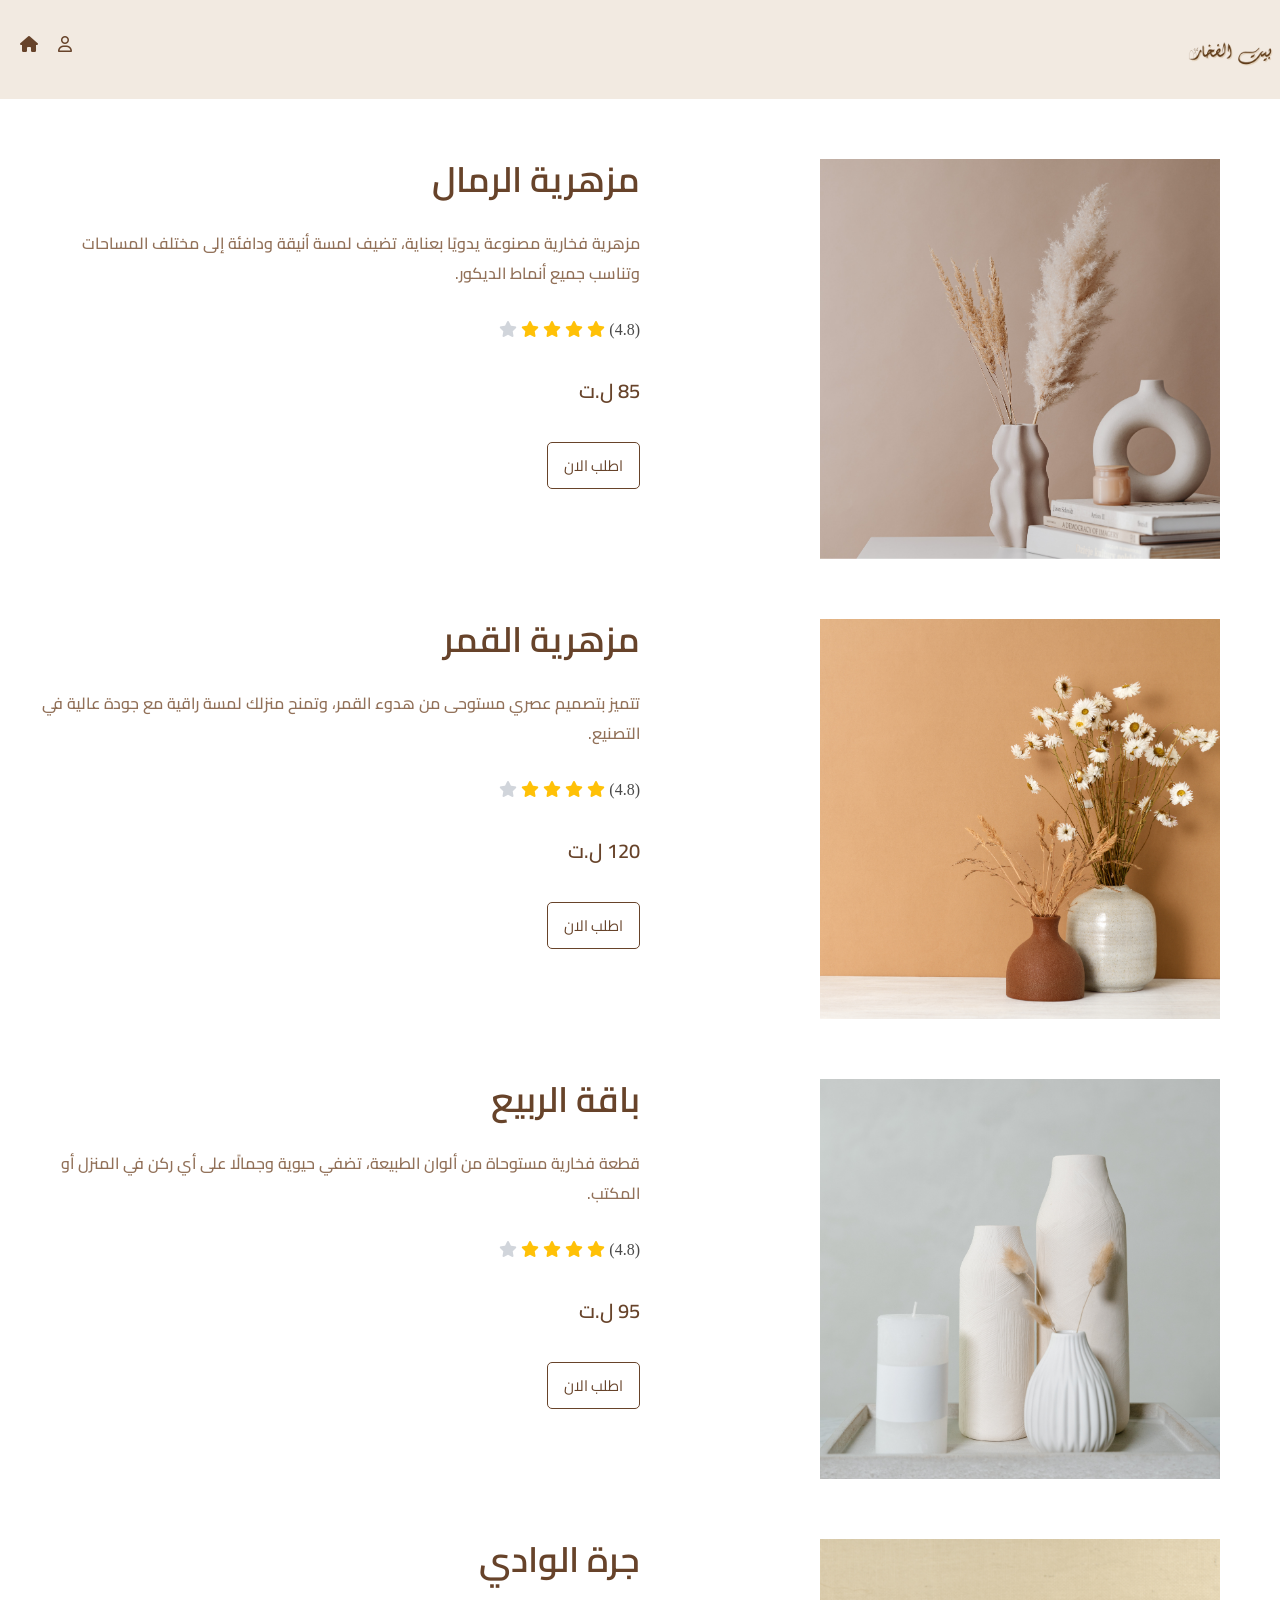
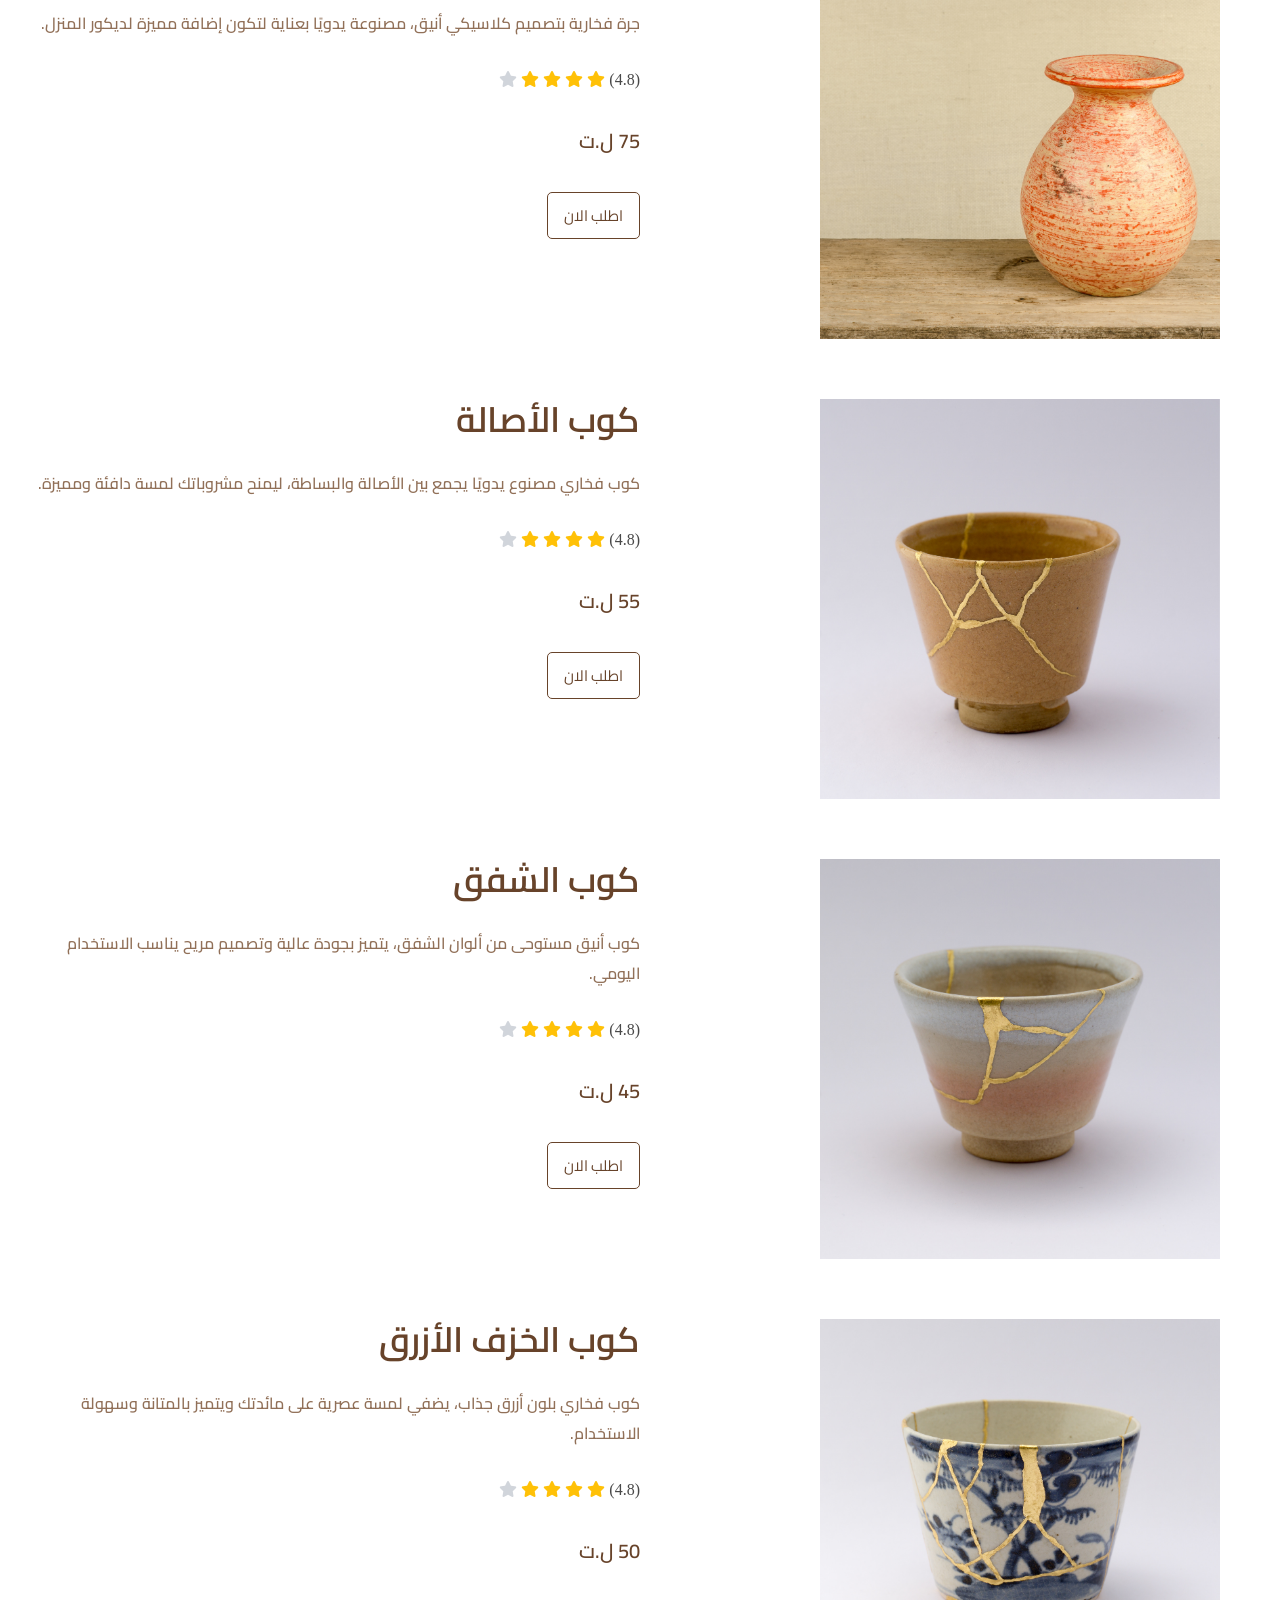
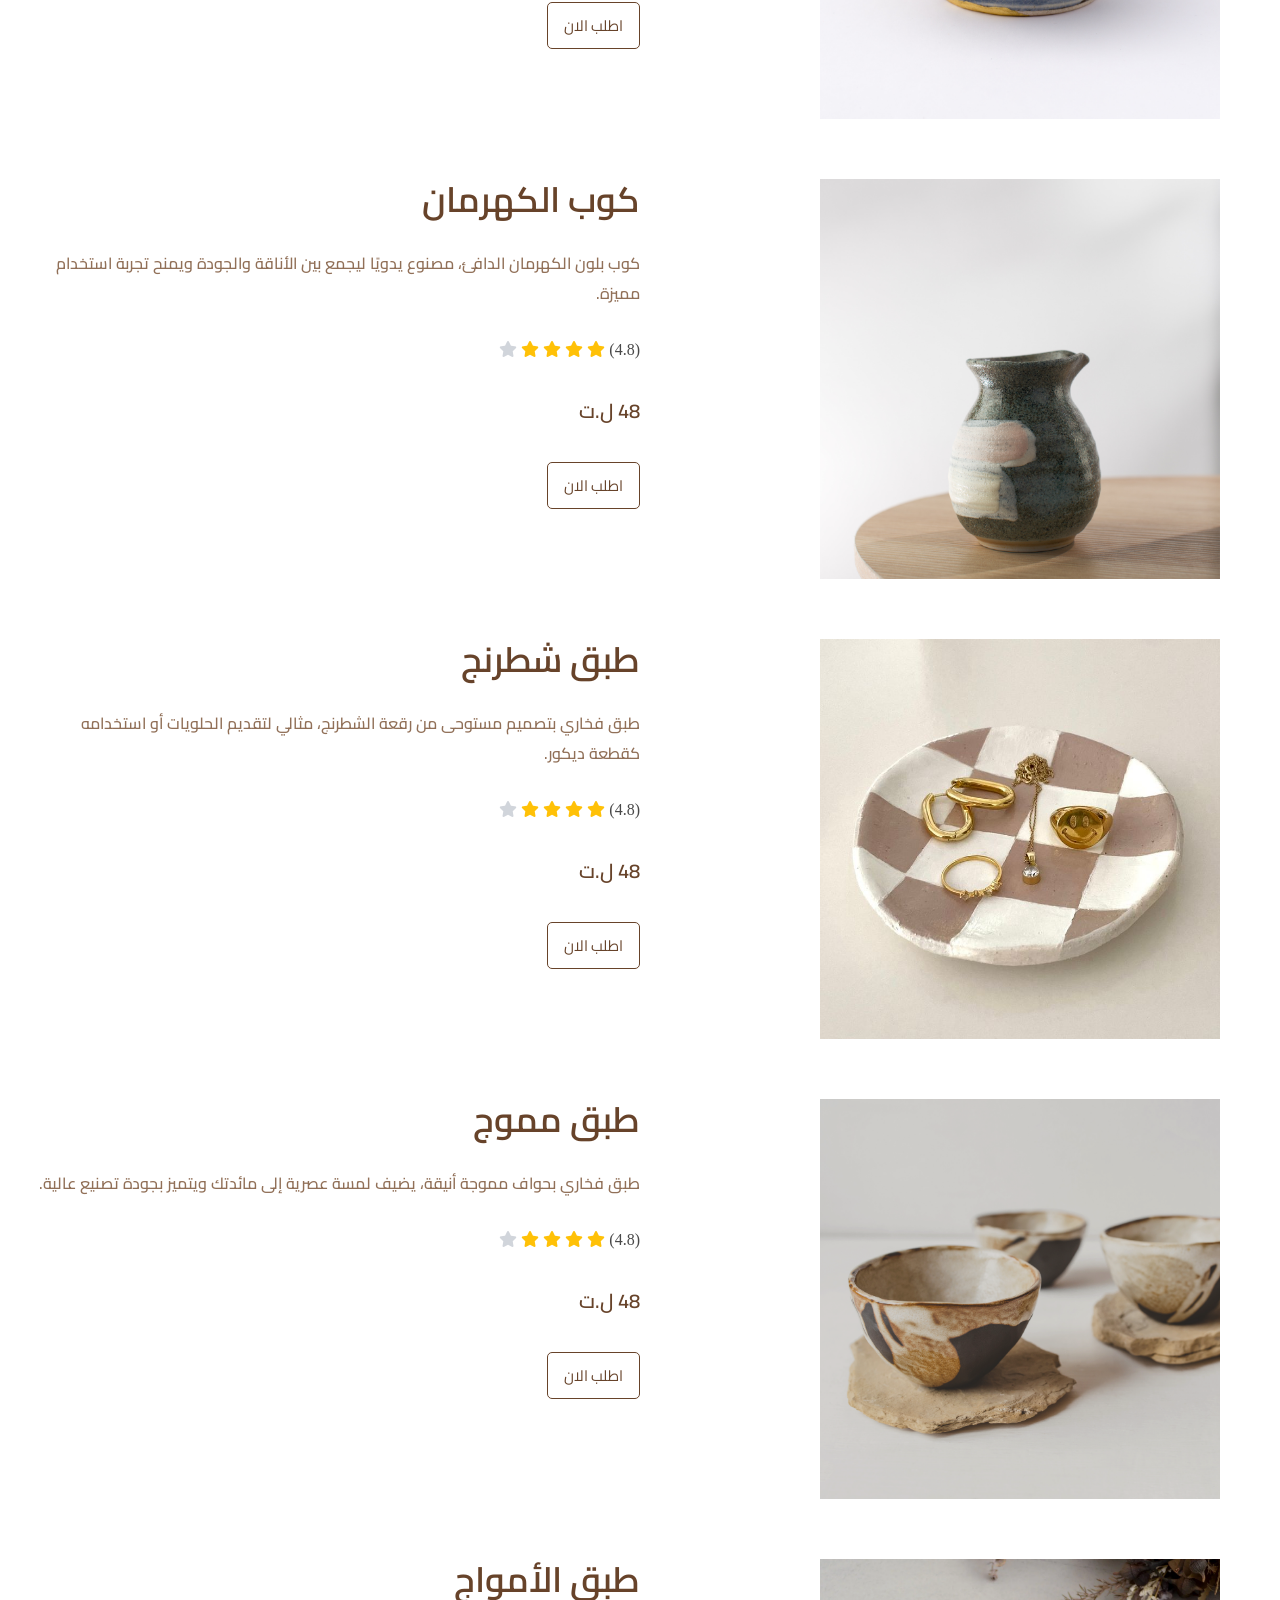
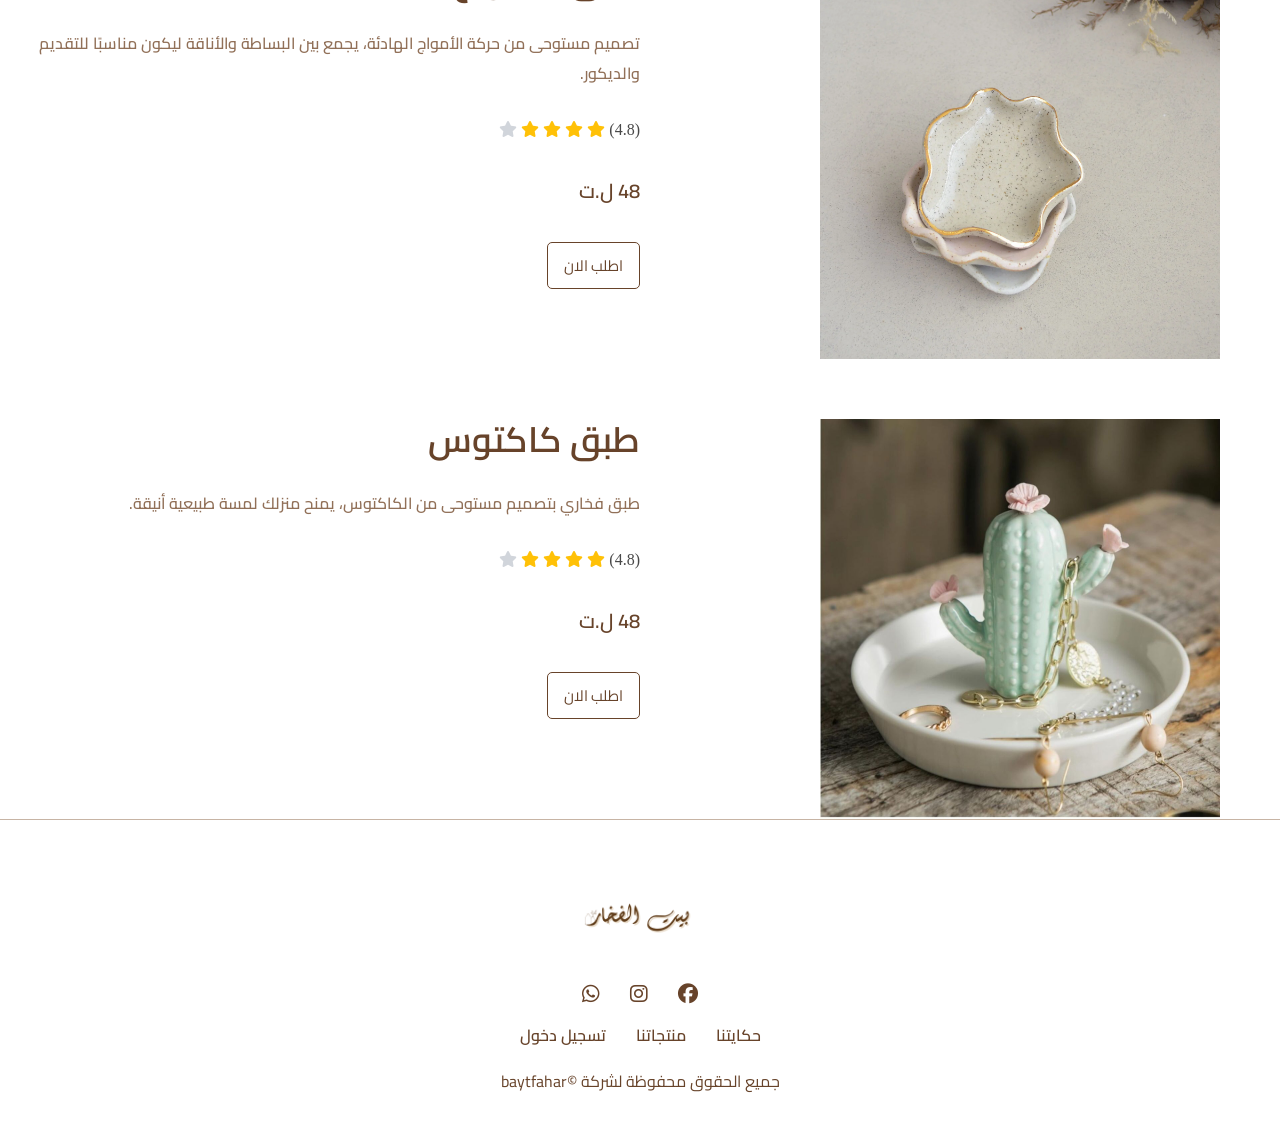
==== show.html @ 68438980 "first commit" ====
<!doctype html>
<html lang="ar" dir="rtl">
  <head>
    <meta charset="UTF-8" />
    <meta name="viewport" content="width=device-width, initial-scale=1.0" />
    <title>Shopping</title>
    <!--logo-->
    <link rel="icon" href="Img/logo1.png" />
    <link rel="stylesheet" href="style.css" />
    <link rel="stylesheet" href="responsive.css" />
    <!--Font Awseome-->
    <link
      rel="stylesheet"
      href="https://cdnjs.cloudflare.com/ajax/libs/font-awesome/6.7.2/css/all.min.css"
    />
    <!--Google font-->
    <link rel="preconnect" href="https://fonts.googleapis.com" />
    <link rel="preconnect" href="https://fonts.gstatic.com" crossorigin />
    <link
      href="https://fonts.googleapis.com/css2?family=Cairo:wght@200..1000&display=swap"
      rel="stylesheet"
    />
  </head>
  <body>
    <!--Header-->
    <div>
      <header>
        <a href="index.html"><img class="logo" src="Img/logo.png" alt="" /></a>
        <nav>
          <ul>
            <li>
              <a href="user.html"><i class="fa-regular fa-user"></i></a>
            </li>
            <li>
              <a href="index.html"><i class="fa-solid fa-house"></i></a>
            </li>
          </ul>
        </nav>
      </header>
    </div>
    <!--Product-detail-->
    <!--pr1-->
    <div class="Product-detail">
      <img src="Img/vas1.png" alt="" />
      <div class="product-content">
        <h4>مزهرية الرمال</h4>
        <p>
          مزهرية فخارية مصنوعة يدويًا بعناية، تضيف لمسة أنيقة ودافئة إلى مختلف
          المساحات وتناسب جميع أنماط الديكور.
        </p>
        <span style="color: #494949">(4.8)</span>
        <i class="fa-solid fa-star"></i>
        <i class="fa-solid fa-star"></i>
        <i class="fa-solid fa-star"></i>
        <i class="fa-solid fa-star"></i>
        <i style="color: #d1d5db" class="fa-solid fa-star"></i>
        <h5>85 ل.ت</h5>
        <button>اطلب الان</button>
      </div>
      <!--pr2-->
      <img src="Img/vas2.png" alt="" />
      <div class="product-content">
        <h4>مزهرية القمر</h4>
        <p>
          تتميز بتصميم عصري مستوحى من هدوء القمر، وتمنح منزلك لمسة راقية مع جودة
          عالية في التصنيع.
        </p>
        <span style="color: #494949">(4.8)</span>
        <i class="fa-solid fa-star"></i>
        <i class="fa-solid fa-star"></i>
        <i class="fa-solid fa-star"></i>
        <i class="fa-solid fa-star"></i>
        <i style="color: #d1d5db" class="fa-solid fa-star"></i>
        <h5>120 ل.ت</h5>
        <button>اطلب الان</button>
      </div>
      <!--pr3-->
      <img src="Img/vas3.png" alt="" />
      <div class="product-content">
        <h4>باقة الربيع</h4>
        <p>
          قطعة فخارية مستوحاة من ألوان الطبيعة، تضفي حيوية وجمالًا على أي ركن في
          المنزل أو المكتب.
        </p>
        <span style="color: #494949">(4.8)</span>
        <i class="fa-solid fa-star"></i>
        <i class="fa-solid fa-star"></i>
        <i class="fa-solid fa-star"></i>
        <i class="fa-solid fa-star"></i>
        <i style="color: #d1d5db" class="fa-solid fa-star"></i>
        <h5>95 ل.ت</h5>
        <button>اطلب الان</button>
      </div>
      <!--pr4-->
      <img src="Img/vas4.png" alt="" />
      <div class="product-content">
        <h4>جرة الوادي</h4>
        <p>
          جرة فخارية بتصميم كلاسيكي أنيق، مصنوعة يدويًا بعناية لتكون إضافة مميزة
          لديكور المنزل.
        </p>
        <span style="color: #494949">(4.8)</span>
        <i class="fa-solid fa-star"></i>
        <i class="fa-solid fa-star"></i>
        <i class="fa-solid fa-star"></i>
        <i class="fa-solid fa-star"></i>
        <i style="color: #d1d5db" class="fa-solid fa-star"></i>
        <h5>75 ل.ت</h5>
        <button>اطلب الان</button>
      </div>
      <!--pr5-->
      <img src="Img/cup1.png" alt="" />
      <div class="product-content">
        <h4>كوب الأصالة</h4>
        <p>
          كوب فخاري مصنوع يدويًا يجمع بين الأصالة والبساطة، ليمنح مشروباتك لمسة
          دافئة ومميزة.
        </p>
        <span style="color: #494949">(4.8)</span>
        <i class="fa-solid fa-star"></i>
        <i class="fa-solid fa-star"></i>
        <i class="fa-solid fa-star"></i>
        <i class="fa-solid fa-star"></i>
        <i style="color: #d1d5db" class="fa-solid fa-star"></i>
        <h5>55 ل.ت</h5>
        <button>اطلب الان</button>
      </div>
      <!--pr6-->
      <img src="Img/cup2.png" alt="" />
      <div class="product-content">
        <h4>كوب الشفق</h4>
        <p>
          كوب أنيق مستوحى من ألوان الشفق، يتميز بجودة عالية وتصميم مريح يناسب
          الاستخدام اليومي.
        </p>
        <span style="color: #494949">(4.8)</span>
        <i class="fa-solid fa-star"></i>
        <i class="fa-solid fa-star"></i>
        <i class="fa-solid fa-star"></i>
        <i class="fa-solid fa-star"></i>
        <i style="color: #d1d5db" class="fa-solid fa-star"></i>
        <h5>45 ل.ت</h5>
        <button>اطلب الان</button>
      </div>
      <!--pr7-->
      <img src="Img/cup3.png" alt="" />
      <div class="product-content">
        <h4>كوب الخزف الأزرق</h4>
        <p>
          كوب فخاري بلون أزرق جذاب، يضفي لمسة عصرية على مائدتك ويتميز بالمتانة
          وسهولة الاستخدام.
        </p>
        <span style="color: #494949">(4.8)</span>
        <i class="fa-solid fa-star"></i>
        <i class="fa-solid fa-star"></i>
        <i class="fa-solid fa-star"></i>
        <i class="fa-solid fa-star"></i>
        <i style="color: #d1d5db" class="fa-solid fa-star"></i>
        <h5>50 ل.ت</h5>
        <button>اطلب الان</button>
      </div>
      <!--pr8-->
      <img src="Img/cup4.png" alt="" />
      <div class="product-content">
        <h4>كوب الكهرمان</h4>
        <p>
          كوب بلون الكهرمان الدافئ، مصنوع يدويًا ليجمع بين الأناقة والجودة ويمنح
          تجربة استخدام مميزة.
        </p>
        <span style="color: #494949">(4.8)</span>
        <i class="fa-solid fa-star"></i>
        <i class="fa-solid fa-star"></i>
        <i class="fa-solid fa-star"></i>
        <i class="fa-solid fa-star"></i>
        <i style="color: #d1d5db" class="fa-solid fa-star"></i>
        <h5>48 ل.ت</h5>
        <button>اطلب الان</button>
      </div>
      <!--pr9-->
      <img src="Img/tab1.jpg" alt="" />
      <div class="product-content">
        <h4>طبق شطرنج</h4>
        <p>
          طبق فخاري بتصميم مستوحى من رقعة الشطرنج، مثالي لتقديم الحلويات أو
          استخدامه كقطعة ديكور.
        </p>
        <span style="color: #494949">(4.8)</span>
        <i class="fa-solid fa-star"></i>
        <i class="fa-solid fa-star"></i>
        <i class="fa-solid fa-star"></i>
        <i class="fa-solid fa-star"></i>
        <i style="color: #d1d5db" class="fa-solid fa-star"></i>
        <h5>48 ل.ت</h5>
        <button>اطلب الان</button>
      </div>
      <!--pr10-->
      <img src="Img/tab2.png" alt="" />
      <div class="product-content">
        <h4>طبق مموج</h4>
        <p>
          طبق فخاري بحواف مموجة أنيقة، يضيف لمسة عصرية إلى مائدتك ويتميز بجودة
          تصنيع عالية.
        </p>
        <span style="color: #494949">(4.8)</span>
        <i class="fa-solid fa-star"></i>
        <i class="fa-solid fa-star"></i>
        <i class="fa-solid fa-star"></i>
        <i class="fa-solid fa-star"></i>
        <i style="color: #d1d5db" class="fa-solid fa-star"></i>
        <h5>48 ل.ت</h5>
        <button>اطلب الان</button>
      </div>
      <!--pr11-->
      <img src="Img/tab34.png" alt="" />
      <div class="product-content">
        <h4>طبق الأمواج</h4>
        <p>
          تصميم مستوحى من حركة الأمواج الهادئة، يجمع بين البساطة والأناقة ليكون
          مناسبًا للتقديم والديكور.
        </p>
        <span style="color: #494949">(4.8)</span>
        <i class="fa-solid fa-star"></i>
        <i class="fa-solid fa-star"></i>
        <i class="fa-solid fa-star"></i>
        <i class="fa-solid fa-star"></i>
        <i style="color: #d1d5db" class="fa-solid fa-star"></i>
        <h5>48 ل.ت</h5>
        <button>اطلب الان</button>
      </div>
      <!--pr12-->
      <img src="Img/tab5.jpg" alt="" />
      <div class="product-content">
        <h4>طبق كاكتوس</h4>
        <p>
          طبق فخاري بتصميم مستوحى من الكاكتوس، يمنح منزلك لمسة طبيعية أنيقة.
        </p>
        <span style="color: #494949">(4.8)</span>
        <i class="fa-solid fa-star"></i>
        <i class="fa-solid fa-star"></i>
        <i class="fa-solid fa-star"></i>
        <i class="fa-solid fa-star"></i>
        <i style="color: #d1d5db" class="fa-solid fa-star"></i>
        <h5>48 ل.ت</h5>
        <button>اطلب الان</button>
      </div>
    </div>
    <!--footer-->
    <footer>
      <a href="index.html"><img src="Img/logo.png" alt="" /></a>
      <div>
        <i class="fa-brands fa-facebook"></i>
        <i class="fa-brands fa-instagram"></i>
        <i class="fa-brands fa-whatsapp"></i>
      </div>
      <div>
        <p>حكايتنا</p>
        <p>منتجاتنا</p>
        <p>تسجيل دخول</p>
      </div>
      <span style="text-align: center"
        >جميع الحقوق محفوظة لشركة ©baytfahar</span
      >
    </footer>
  </body>
</html>
---- style.css ----
* body {
  margin: 0;
  padding: 0;
  box-sizing: border-box;
}
header {
  display: flex;
  justify-content: space-between;
  background-color: #f2eae1;
}
.logo {
  width: 95px;
}
nav ul {
  display: flex;
  gap: 20px;
  padding: 20px 20px;
  list-style: none;
}
nav ul a {
  text-decoration: none;
  color: #67432a;
}
nav ul a:hover {
  border-bottom: 2px solid;
}
/*Responsive*/
/*Hero*/
.hero {
  background-image: url(Img/hero2.png);
  background-size: cover;
  background-position: center;
  height: 545px;
}
.hero-text {
  flex-direction: column;
  text-align: center;
  display: flex;
}
.hero-text h4 {
  font-size: 30px;
  color: #ffff;
  margin-top: 138px;
}
.hero-text p {
  font-size: 20px;
  color: #ffffff;
  margin-top: 2px;
}
.hero-text button {
  background-color: white;
  margin-top: 30px;
}
/*Services*/
.Services {
  background-color: #f2eae1;
  justify-content: space-between;
  display: flex;
  padding: 20px;
  padding-bottom: 10px;
}
.card {
  text-align: center;
}
.card h3 {
  color: #67432a;
}
.card p {
  color: #917058;
  font-weight: 450;
}
.card img {
  width: 50px;
  border-radius: 50%;
}
.card img:hover {
  transform: scale(1.1);
  transition: 1s;
}
/*About-Us*/
.About-Us {
  display: flex;
  justify-content: space-between;
  flex-direction: row-reverse;
}
.About-content h3 {
  margin-top: 40px;
  text-align: center;
  font-size: 40px;
  color: #67432a;
}
.About-content p {
  margin-left: 15px;
  margin-top: 35px;
  padding: 20px;
  text-align: center;
  font-size: 15px;
  font-weight: 450;
  line-height: 3;
  color: #917058;
}
.About-Us img {
  width: 400px;
  margin: 60px;
  border-radius: 15%;
}
.About-Us img:hover {
  transform: scale(1.1);
  transition: 2s;
}
/*Products*/
.Product-content {
  text-align: center;
  color: #67432a;
  font-size: 30px;
}
.Products {
  display: grid;
  grid-template-columns: repeat(4, 1fr);
  justify-content: center;
  padding: 0 20px;
  gap: 25px;
}
.Product-content h3 {
  text-align: center;
}
.Products img {
  width: 300px;
}
.Products img:hover {
  transform: scale(1.1);
  transition: 1s;
}
.Products h4 {
  color: #67432a;
  font-size: 20px;
}
.Products p {
  color: #917058;
  font-weight: 450;
  padding: 10px;
  font-size: 15px;
}
button {
  background: transparent;
  color: #67432a;
  border: 1px solid #67432a;
  padding: 8px 16px; /*top bottom and right and left*/
  border-radius: 5px;
  cursor: pointer;
  transition: 0.3s;
  font-size: 15px;
  margin-bottom: 20px;
}
button:hover {
  background-color: #67432a;
  color: white;
  transform: scale(1.1);
  transition: 1s;
}
/*show*/
.Product-detail {
  display: grid;
  grid-template-columns: 1fr 1fr;
  width: fit-content;
}
.Product-detail img {
  width: 400px;
  margin-right: 60px;
  margin-top: 60px;
}
.product-content h4 {
  font-size: 35px;
  font-weight: 630;
  color: #67432a;
  margin-bottom: 0;
}
.product-content h5 {
  font-size: 20px;
  font-weight: 600;
  color: #67432a;
}
.product-content p {
  color: #917058;
  font-weight: 550;
  margin-bottom: 33px;
  padding-left: 30px;
}
.P-content h5 {
  color: #67432a;
  font-size: 16px;
}
h4,
p,
h5,
h1,
h3,
label,
input,
button {
  font-family: "Cairo", sans-serif;
}
.fa-star {
  color: #ffc107;
}
img:hover {
  filter: brightness(60%);
  cursor: pointer;
}
/*WorkShop*/
.WorkShop {
  display: grid;
  grid-template-columns: 1fr 1fr 1fr;
}
.WorkShop img {
  width: 400px;
  padding: 18px;
}
.WorkShop img:hover {
  transform: scale(1.1);
  transition: 1s;
}
.WorkShop-Content h4 {
  text-align: center;
  font-size: 35px;
  color: #67432a;
  margin-top: 70px;
}
.WorkShop-Content p {
  color: #917058;
  text-align: center;
  font-weight: 600;
}
/*Views*/
.Views {
  display: flex;
  gap: 20px;
  padding: 20px;
}
.user {
  display: flex;
  flex-direction: column;
  align-items: center;
  gap: 8px;
  border: 1px solid #67432a;
  padding: 20px;
  border-radius: 20px;
  margin-bottom: 30px;
}
.Views-Content h4 {
  text-align: center;
  font-size: 35px;
  color: #67432a;
  margin-top: 50px;
}
.user h4 {
  text-align: center;
  color: #67432a;
  font-size: 20px;
}
.user p {
  text-align: center;
  color: #917058;
}
.stars {
  display: flex;
}
/*footer*/
footer {
  padding: 30px;
  flex-direction: column;
  align-items: center;
  display: flex;
  border-top: 1px solid #c7b4a4;
}
footer p {
  color: #67432a;
  font-weight: 600;
  font-size: 16px;
}
footer div {
  color: #67432a;
  cursor: pointer;
  font-size: 20px;
  gap: 30px;
  display: flex;
  cursor: pointer;
}
footer div:hover {
  transform: scale(1.1);
  transition: 2s;
}
footer span {
  color: #67432a;
  font-family: "Cairo", sans-serif;
}
footer img {
  width: 120px;
  margin-bottom: 10px;
}
/*user*/
.contact {
  display: flex;
  flex-direction: column;
  justify-content: space-between;
  margin-bottom: 40px;
  text-align: center;
}
.contact-ph h4 {
  color: #67432a;
  text-align: center;
  font-size: 25px;
}
.contact-ph p {
  color: #917058;
  padding-right: 25px;
  padding: 10px;
  font-weight: 450;
}
.contact-ph .fa-regular {
  margin-top: 40px;
}
label {
  display: block;
  margin: 20px;
  color: #67432a;
}
input {
  border: 1px solid #67432a;
  padding: 15px;
  width: 450px;
  cursor: pointer;
  border-radius: 7px;
}
input:focus {
  border: 1px solid #67432a;
  outline: none;
  transform: scale(1.1);
  transition: 1s;
}
input::placeholder {
  font-weight: 500;
}
section button {
  display: block;
  margin: 30px auto;
  width: 150px;
}
.fa-circle-user {
  font-size: 50px;
  color: #917058;
}
---- responsive.css ----
/*Shopping*/
@media (max-width: 425px) {
  /*user*/
  input {
    width: 250px;
  }
  .Product-detail {
    grid-template-columns: 1fr;
  }
  .Product-detail img {
    width: 90%;
    margin: 20px auto;
    display: block;
  }
  /*products*/
  .product-content h4 {
    font-size: 25px;
    margin-top: 0px;
  }
  .product-content h5 {
    padding-right: 20px;
  }
  .product-content p {
    font-size: 12px;
    padding: 0 15px;
  }
  .product-content h4 {
    padding-right: 20px;
  }
  .product-content p {
    padding-right: 20px;
  }

  .product-content span {
    padding-right: 20px;
  }
  .Product-detail button {
    margin-right: 20px;
    margin-bottom: 40px;
  }
  /*Services*/
  .Services {
    flex-direction: column;
  }
  .card img {
    margin-top: 30px;
  }
  /*About*/
  .About-content h3 {
    margin-top: 30px;
  }
  .About-Us img {
    display: none;
  }
  .About-content p {
    font-size: 13px;
  }
  .About-content span {
    padding-right: 0;
  }
  .Products {
    grid-template-columns: 1fr;
    text-align: center;
  }
  .WorkShop {
    grid-template-columns: 1fr;
    display: grid;
  }
  .WorkShop img {
    width: 300px;
    margin: auto;
  }
  .Views {
    flex-direction: column;
  }
  .hero-text p {
    font-size: 16px;
  }
}
/*Tablet*/
@media (min-width: 426px) and (max-width: 768px) {
  /*about*/
  .About-Us {
    flex-direction: column;
  }
  .About-Us img {
    display: none;
  }
  .About-content h3 {
    padding-bottom: 0;
  }
  .About-content p {
    padding-top: 0;
  }
  /*Products*/
  .Products {
    grid-template-columns: repeat(2, 1fr);
    margin: 15px;
  }
  .Products img {
    width: 100%;
    margin: 0;
  }
  .Products button {
    margin-right: 5px;
  }
  /*workshop*/
  .WorkShop {
    grid-template-columns: 1fr 1fr;
  }
  .WorkShop img {
    width: 220px;
    margin: auto;
  }
}
/* 320*/
@media (max-width: 320px) {
  .WorkShop img {
    padding: 10px;
    width: 300px;
  }
  .About-content h3 {
    font-size: 30px;
  }
  .About-content p {
    padding: 0 20px;
  }
  .Products img {
    width: 265px;
  }
  .Products h4 {
    padding: 0;
  }
  .product-content h5 {
    padding-right: 20px;
  }
}
/*Tablet*/
@media (min-width: 424px) and (max-width: 607px) {
  .Views {
    grid-template-columns: 1fr 1fr;
    display: grid;
  }
}
@media (min-width: 424px) and (max-width: 532px) {
  .WorkShop {
    grid-template-columns: 1fr;
    display: grid;
  }
  .WorkShop img {
    width: 300px;
    margin: auto;
  }
}
@media (min-width: 769px) and (max-width: 1307px) {
  .WorkShop {
    grid-template-columns: 1fr 1fr;
    display: grid;
  }
  .WorkShop img {
    width: 350px;
    margin: auto;
  }
  .Products {
    display: grid;
    grid-template-columns: repeat(3, 1fr);
    justify-items: center;
  }
}
@media (min-width: 769px) and (max-width: 947px) {
  .Products {
    display: grid;
    grid-template-columns: 1fr 1fr;
    justify-items: center;
  }
  .Products img {
    width: 360px;
  }
}
@media (max-width: 335px) {
  .WorkShop img {
    width: 250px;
    margin: auto;
  }
  .hero-text p {
    font-size: 12px;
  }
}
@media (max-width: 269px) {
  .WorkShop img {
    width: 200px;
    margin: auto;
  }
  .Products img {
    width: 240px;
  }
}
@media (max-width: 238px) {
  .WorkShop img {
    width: 150px;
    margin: auto;
  }
  .Products img {
    width: 180px;
  }
  .hero-text p {
    font-size: 9px;
  }
  .About-content h3 {
    font-size: 25px;
  }
}
@media (min-width: 425px) and (max-width: 715px) {
  .Services {
    display: grid;
    grid-template-columns: 1fr 1fr;
  }
  .card img {
    margin-top: 30px;
  }
}
@media (max-width: 345px) {
  footer p {
    font-size: 15px;
  }
}
@media (max-width: 285px) {
  footer p {
    font-size: 12px;
  }
}
@media (max-width: 768px) {
  .Product-detail img {
    width: 300px;
    margin-right: 20px;
    margin-top: 20px;
  }
  .product-content h4 {
    font-size: 30px;
    margin-top: 10px;
  }
  .product-content p {
    color: #917058;
    padding-left: 40px;
    font-size: 12px;
    margin-bottom: 19px;
  }
}
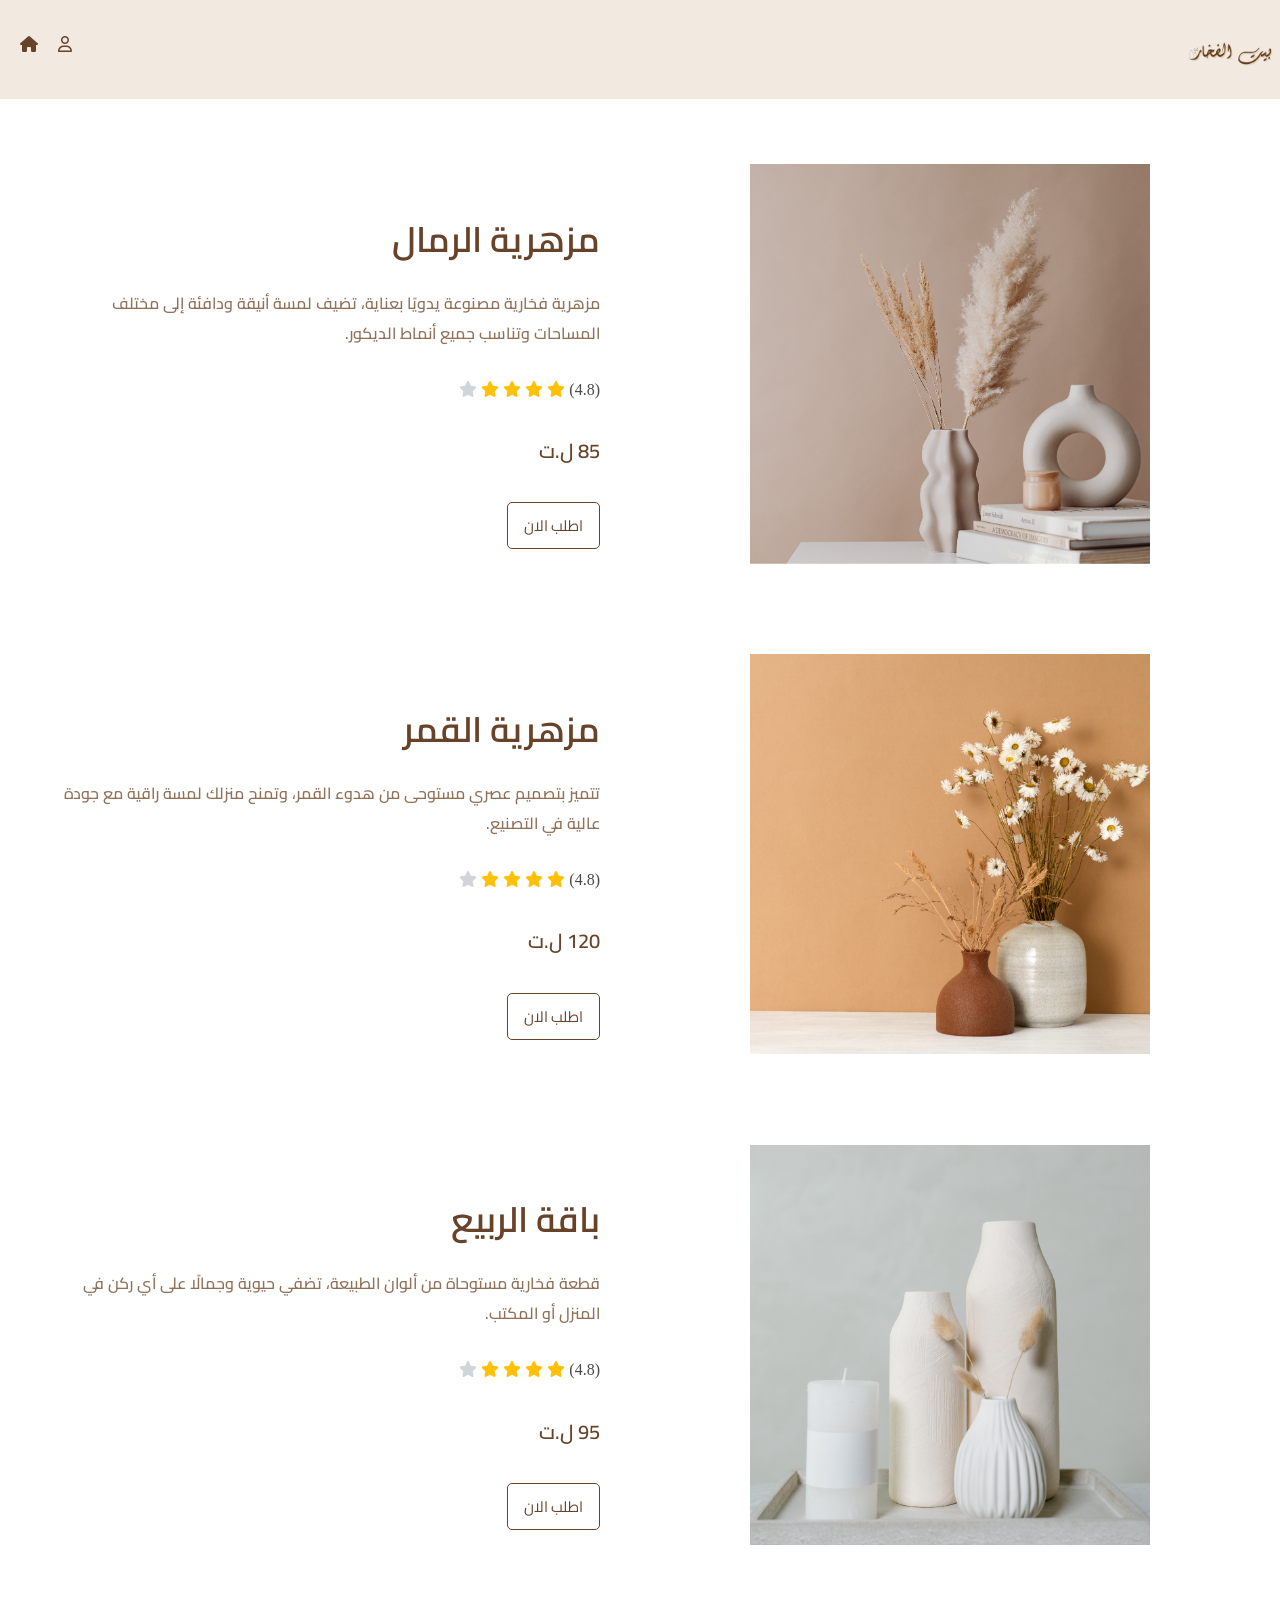
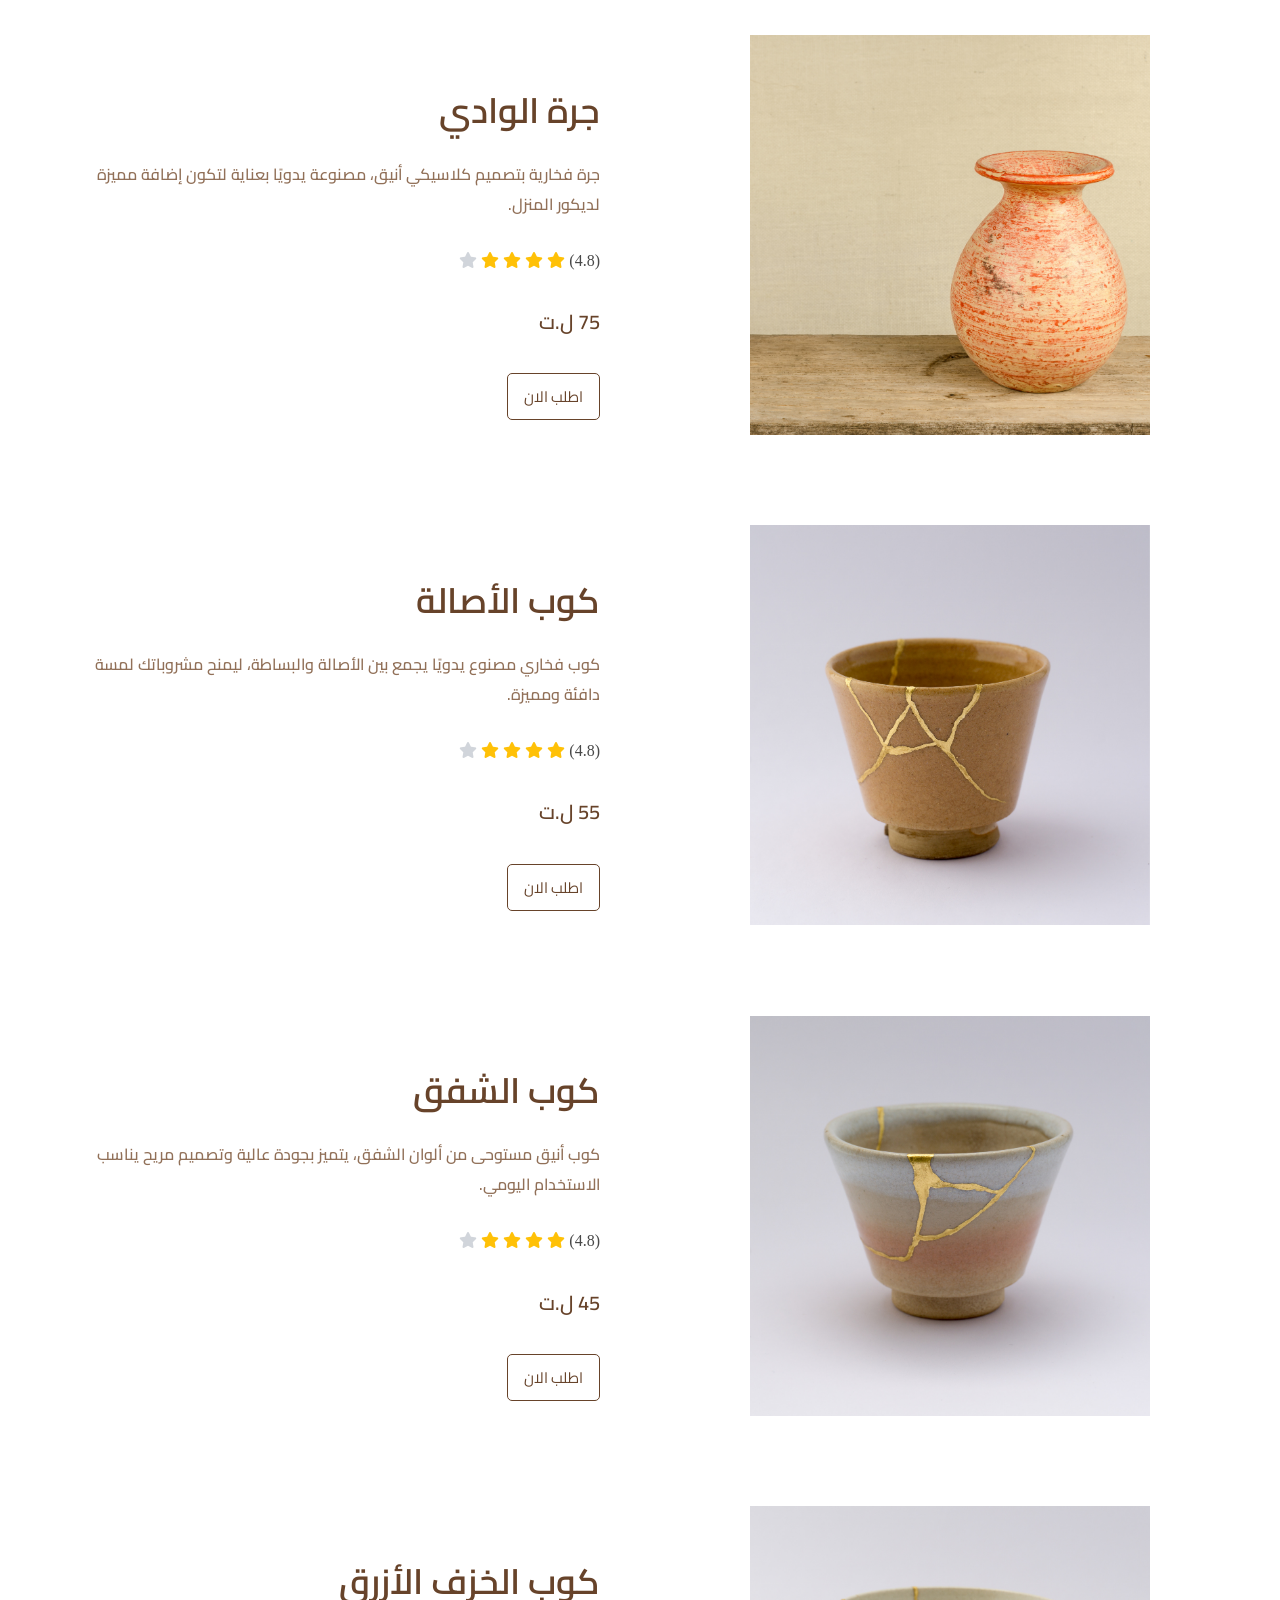
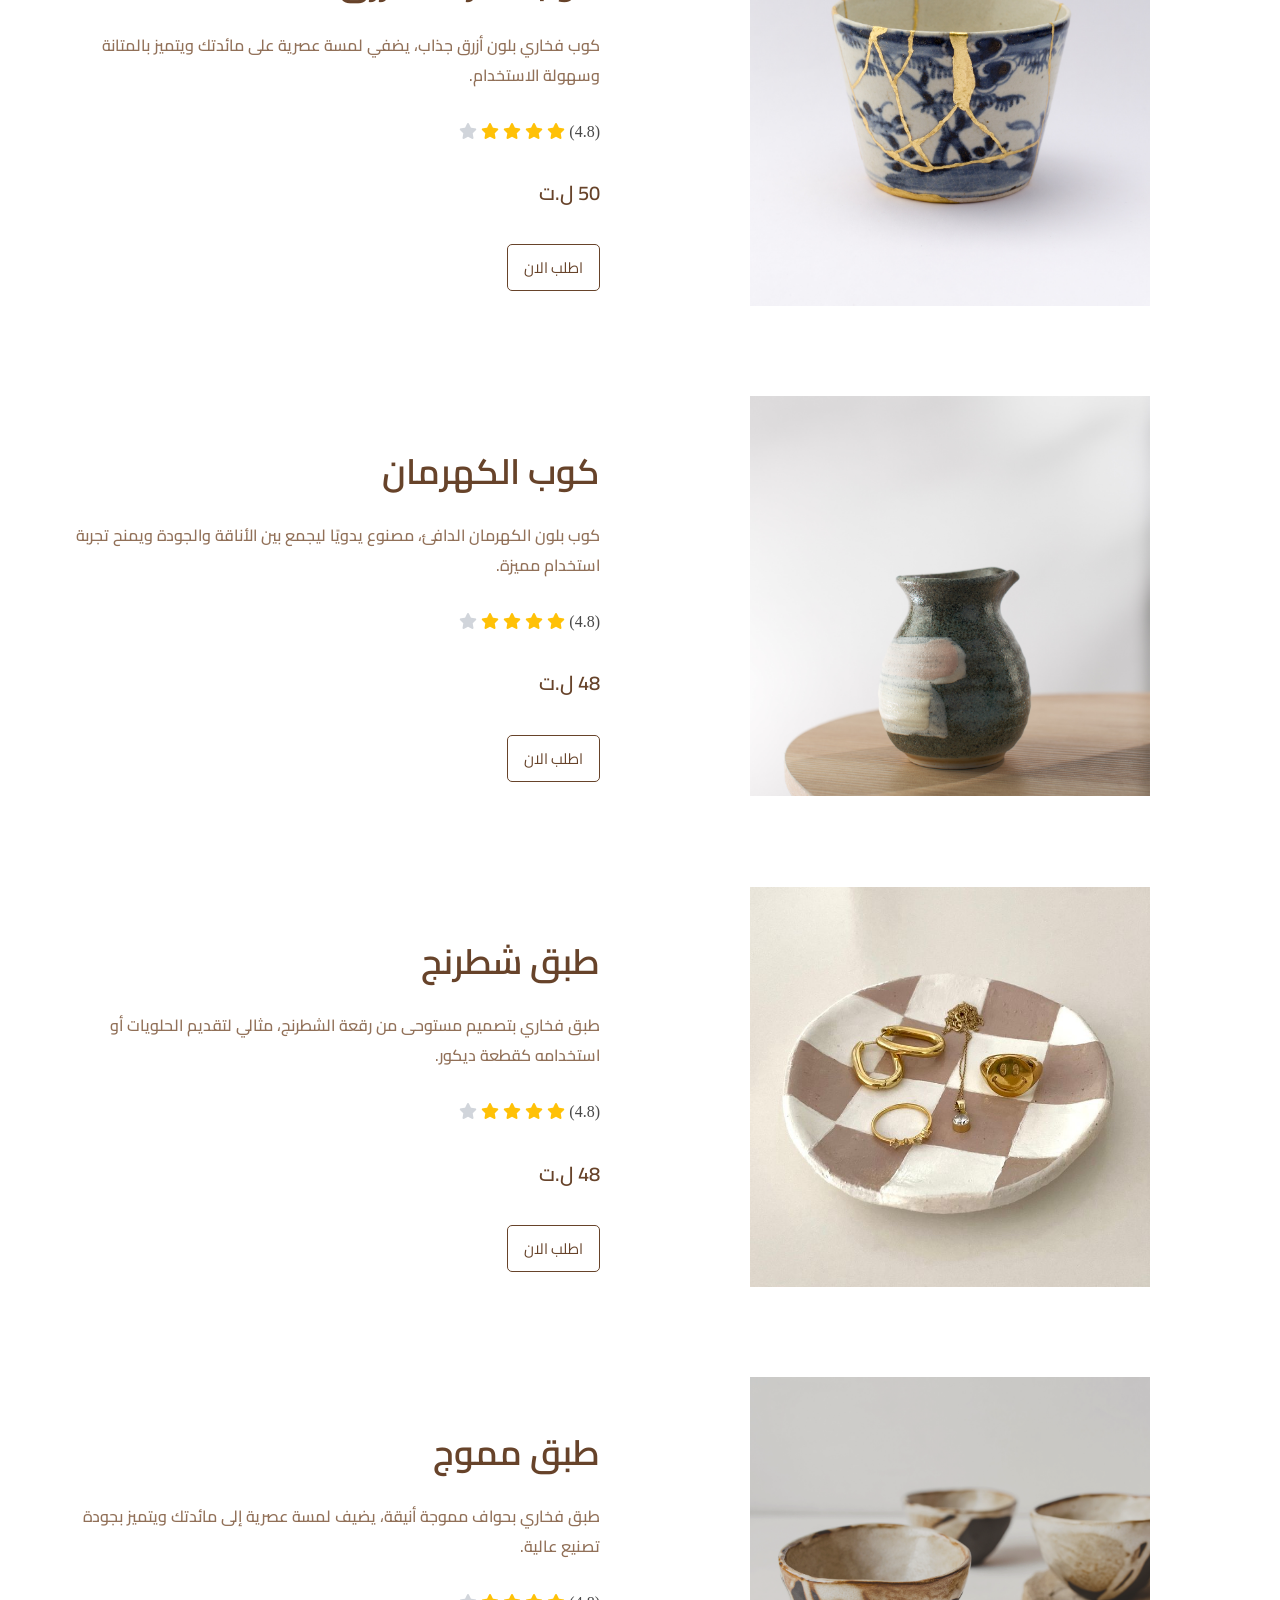
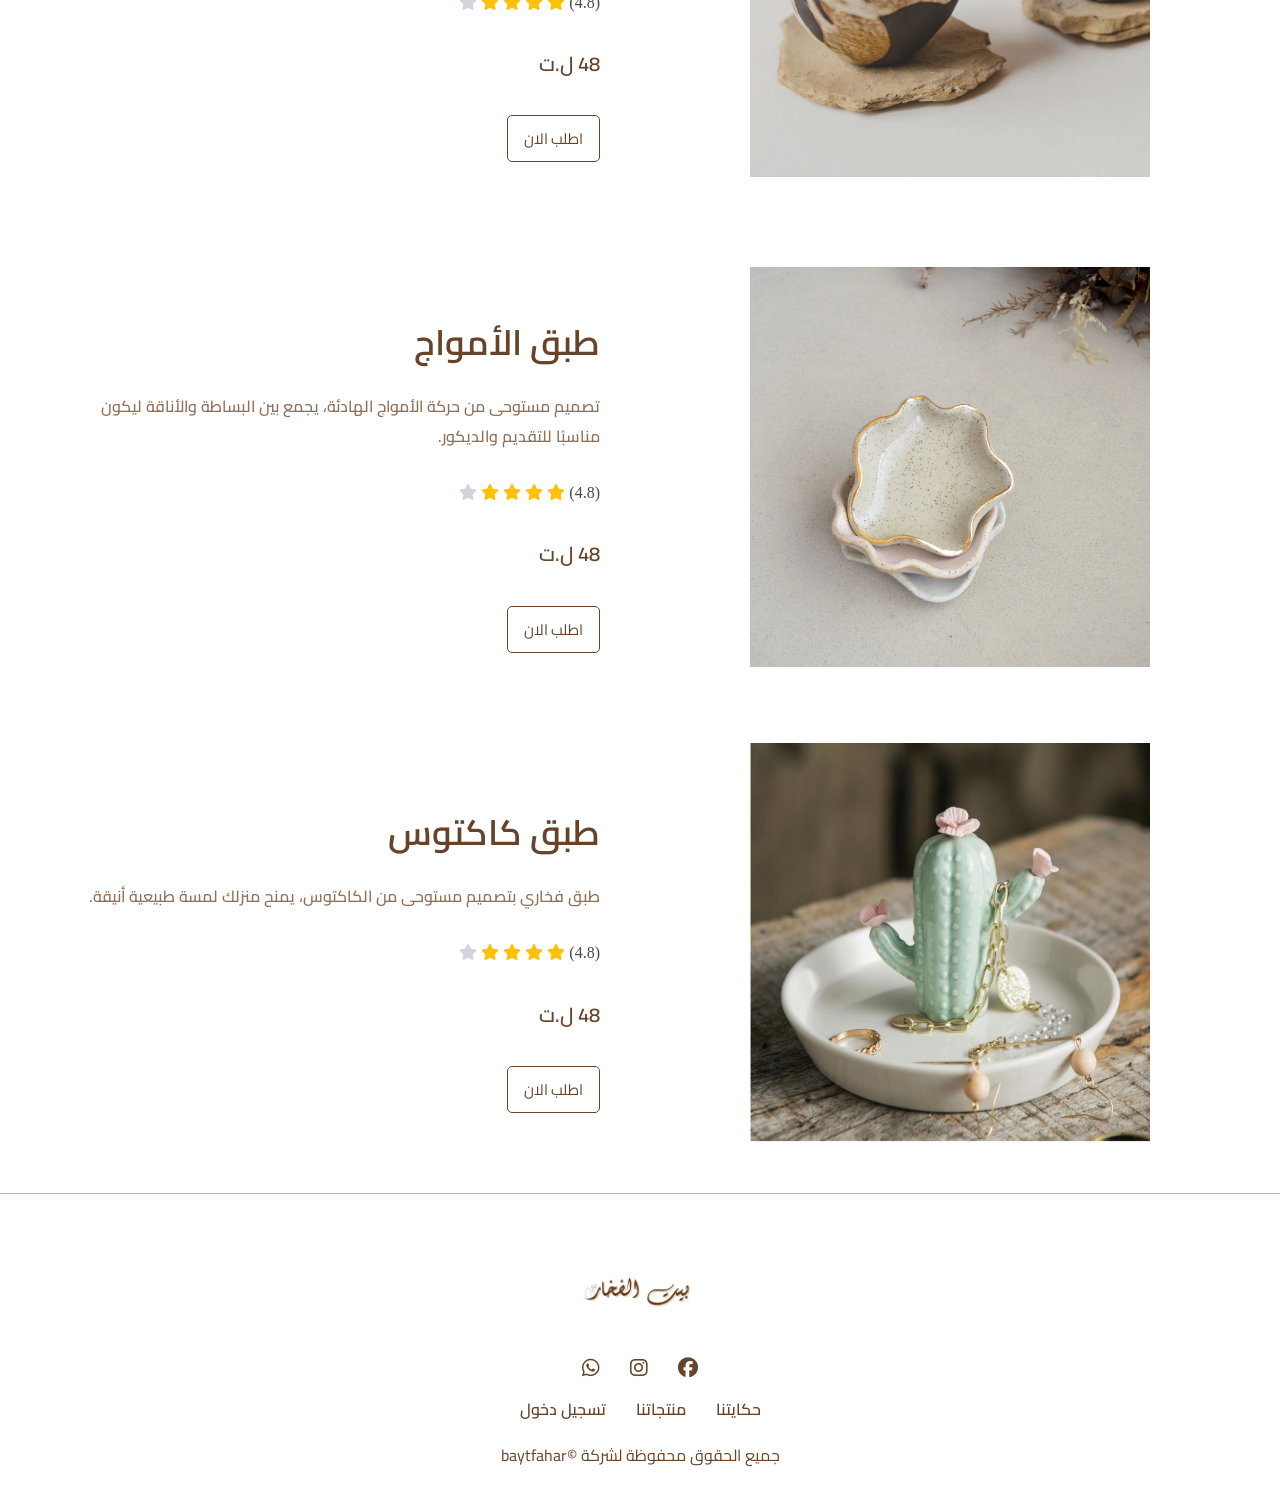
==== commit 9ee0a17c: "update" ====
--- a/show.html
+++ b/show.html
@@ -8,6 +8,8 @@
     <link rel="icon" href="Img/logo1.png" />
     <link rel="stylesheet" href="style.css" />
     <link rel="stylesheet" href="responsive.css" />
+    <link rel="stylesheet" href="show.css" />
+
     <!--Font Awseome-->
     <link
       rel="stylesheet"
--- a/style.css
+++ b/style.css
@@ -158,55 +158,6 @@
   transform: scale(1.1);
   transition: 1s;
 }
-/*show*/
-.Product-detail {
-  display: grid;
-  grid-template-columns: 1fr 1fr;
-  width: fit-content;
-}
-.Product-detail img {
-  width: 400px;
-  margin-right: 60px;
-  margin-top: 60px;
-}
-.product-content h4 {
-  font-size: 35px;
-  font-weight: 630;
-  color: #67432a;
-  margin-bottom: 0;
-}
-.product-content h5 {
-  font-size: 20px;
-  font-weight: 600;
-  color: #67432a;
-}
-.product-content p {
-  color: #917058;
-  font-weight: 550;
-  margin-bottom: 33px;
-  padding-left: 30px;
-}
-.P-content h5 {
-  color: #67432a;
-  font-size: 16px;
-}
-h4,
-p,
-h5,
-h1,
-h3,
-label,
-input,
-button {
-  font-family: "Cairo", sans-serif;
-}
-.fa-star {
-  color: #ffc107;
-}
-img:hover {
-  filter: brightness(60%);
-  cursor: pointer;
-}
 /*WorkShop*/
 .WorkShop {
   display: grid;
@@ -349,4 +300,4 @@
 .fa-circle-user {
   font-size: 50px;
   color: #917058;
-}+}
--- a/responsive.css
+++ b/responsive.css
@@ -4,40 +4,6 @@
   input {
     width: 250px;
   }
-  .Product-detail {
-    grid-template-columns: 1fr;
-  }
-  .Product-detail img {
-    width: 90%;
-    margin: 20px auto;
-    display: block;
-  }
-  /*products*/
-  .product-content h4 {
-    font-size: 25px;
-    margin-top: 0px;
-  }
-  .product-content h5 {
-    padding-right: 20px;
-  }
-  .product-content p {
-    font-size: 12px;
-    padding: 0 15px;
-  }
-  .product-content h4 {
-    padding-right: 20px;
-  }
-  .product-content p {
-    padding-right: 20px;
-  }
-
-  .product-content span {
-    padding-right: 20px;
-  }
-  .Product-detail button {
-    margin-right: 20px;
-    margin-bottom: 40px;
-  }
   /*Services*/
   .Services {
     flex-direction: column;
@@ -231,8 +197,7 @@
 }
 @media (max-width: 768px) {
   .Product-detail img {
-    width: 300px;
-    margin-right: 20px;
+    width: 250px;
     margin-top: 20px;
   }
   .product-content h4 {
--- a/show.css
+++ b/show.css
@@ -0,0 +1,150 @@
+.Product-detail {
+  display: grid;
+  grid-template-columns: 1fr 1fr;
+  gap: 40px;
+  padding: 40px;
+  align-items: center;
+}
+.Product-detail img {
+  width: 100%;
+  max-width: 400px;
+  margin: auto;
+  display: block;
+}
+.product-content h4 {
+  font-size: 35px;
+  font-weight: 630;
+  color: #67432a;
+  margin-bottom: 0;
+}
+.product-content h5 {
+  font-size: 20px;
+  font-weight: 600;
+  color: #67432a;
+}
+.product-content p {
+  color: #917058;
+  font-weight: 550;
+  margin-bottom: 33px;
+}
+.product-content {
+  padding: 20px;
+}
+
+.P-content h5 {
+  color: #67432a;
+  font-size: 16px;
+}
+h4,
+p,
+h5,
+h1,
+h3,
+label,
+input,
+button {
+  font-family: "Cairo", sans-serif;
+}
+.fa-star {
+  color: #ffc107;
+}
+img:hover {
+  filter: brightness(60%);
+  cursor: pointer;
+}
+button {
+  background: transparent;
+  color: #67432a;
+  border: 1px solid #67432a;
+  padding: 8px 16px; /*top bottom and right and left*/
+  border-radius: 5px;
+  cursor: pointer;
+  transition: 0.3s;
+  font-size: 15px;
+  margin-bottom: 20px;
+}
+button:hover {
+  background-color: #67432a;
+  color: white;
+  transform: scale(1.1);
+  transition: 1s;
+}
+@media (max-width: 768px) {
+  .Product-detail {
+    grid-template-columns: 1fr;
+    padding: 20px;
+  }
+
+  .Product-detail img {
+    max-width: 300px;
+    margin-right: 0;
+    margin-left: auto;
+    display: block;
+  }
+
+  .product-content {
+    text-align: right;
+    padding: 20px 0;
+  }
+
+  .product-content h4 {
+    font-size: 28px;
+  }
+
+  .product-content p {
+    font-size: 14px;
+    padding: 0;
+  }
+
+  .product-content button {
+    margin: 20px 0;
+  }
+}
+
+@media (max-width: 424px) {
+  .Product-detail img {
+    max-width: 250px;
+    margin-right: 0;
+    margin-left: auto;
+    display: block;
+  }
+
+  .product-content {
+    text-align: right;
+    padding: 15px 0;
+  }
+
+  .product-content h4 {
+    font-size: 24px;
+  }
+
+  .product-content h5 {
+    font-size: 18px;
+  }
+
+  .product-content p {
+    font-size: 13px;
+  }
+}
+@media (max-width: 424px) {
+  .Product-detail img {
+    max-width: 250px;
+  }
+
+  .product-content {
+    text-align: right;
+    padding: 15px;
+  }
+
+  .product-content h4 {
+    font-size: 24px;
+  }
+
+  .product-content h5 {
+    font-size: 18px;
+  }
+
+  .product-content p {
+    font-size: 13px;
+  }
+}
